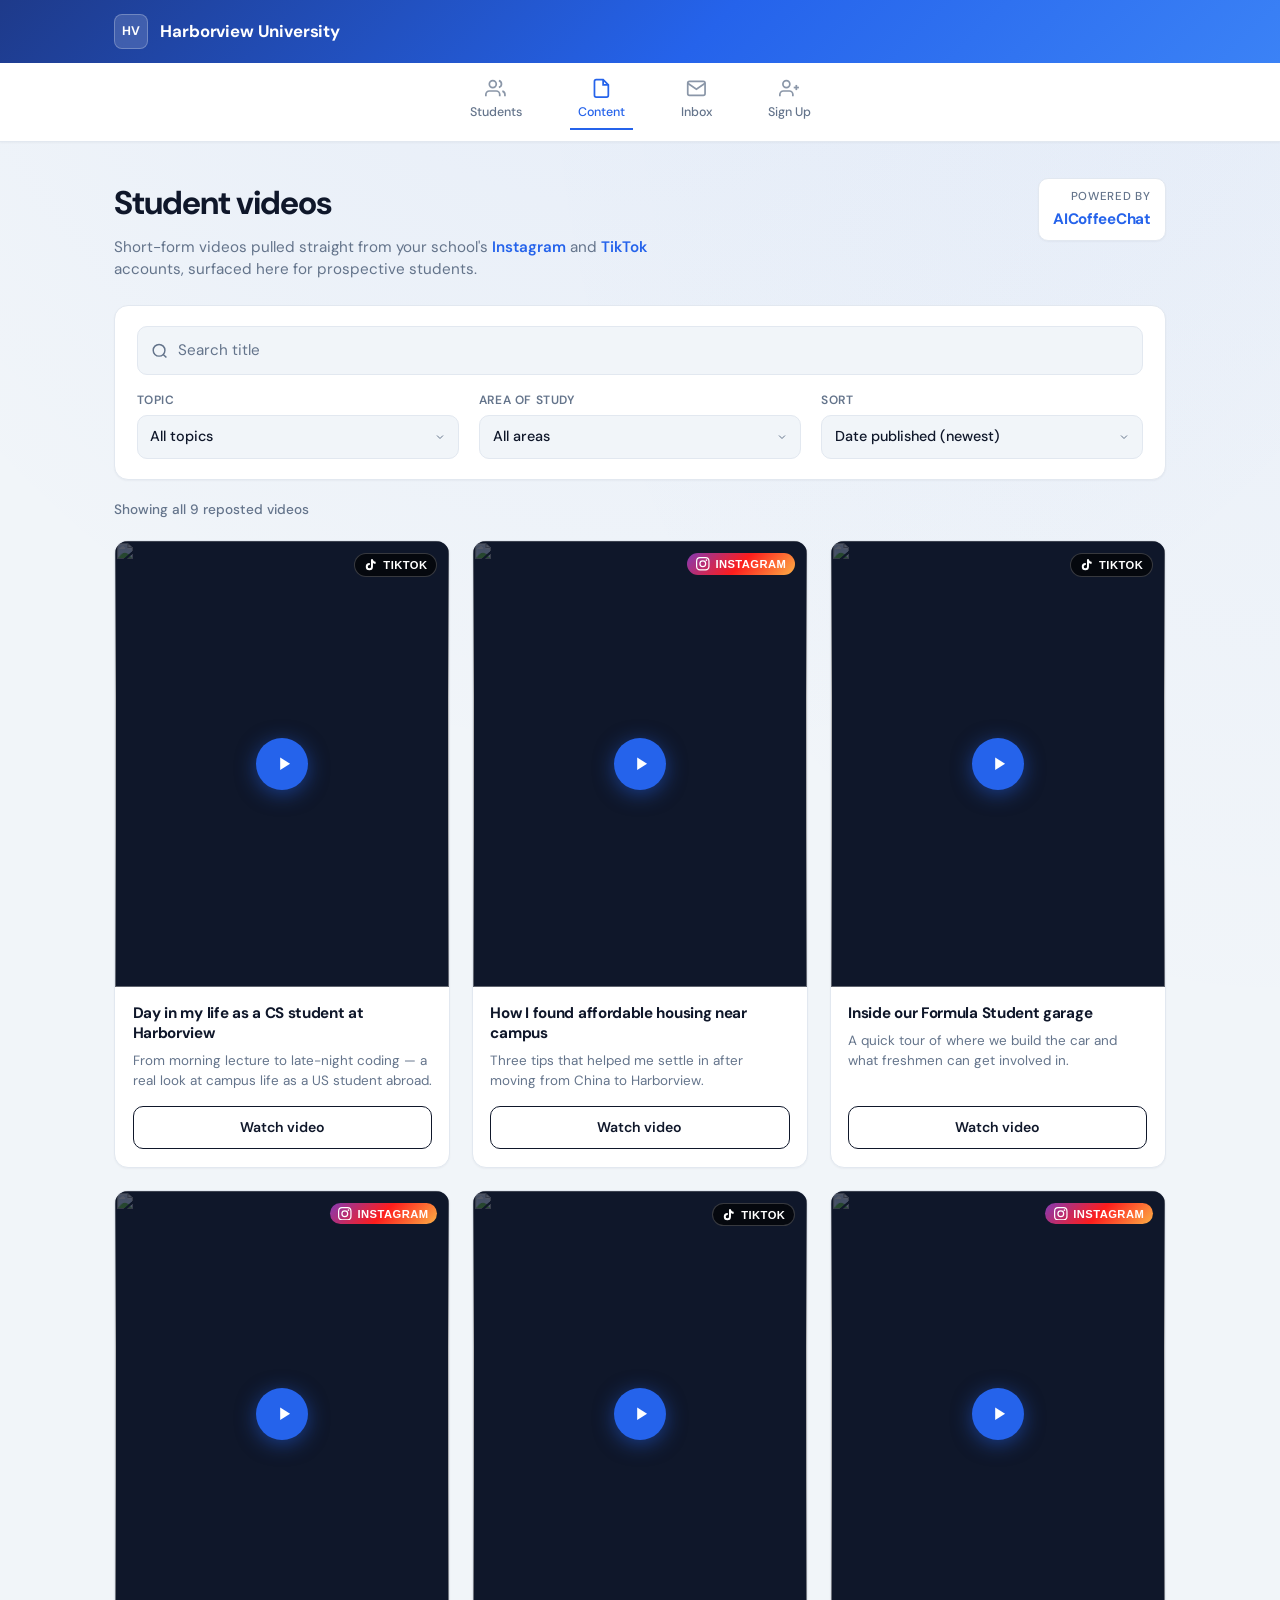
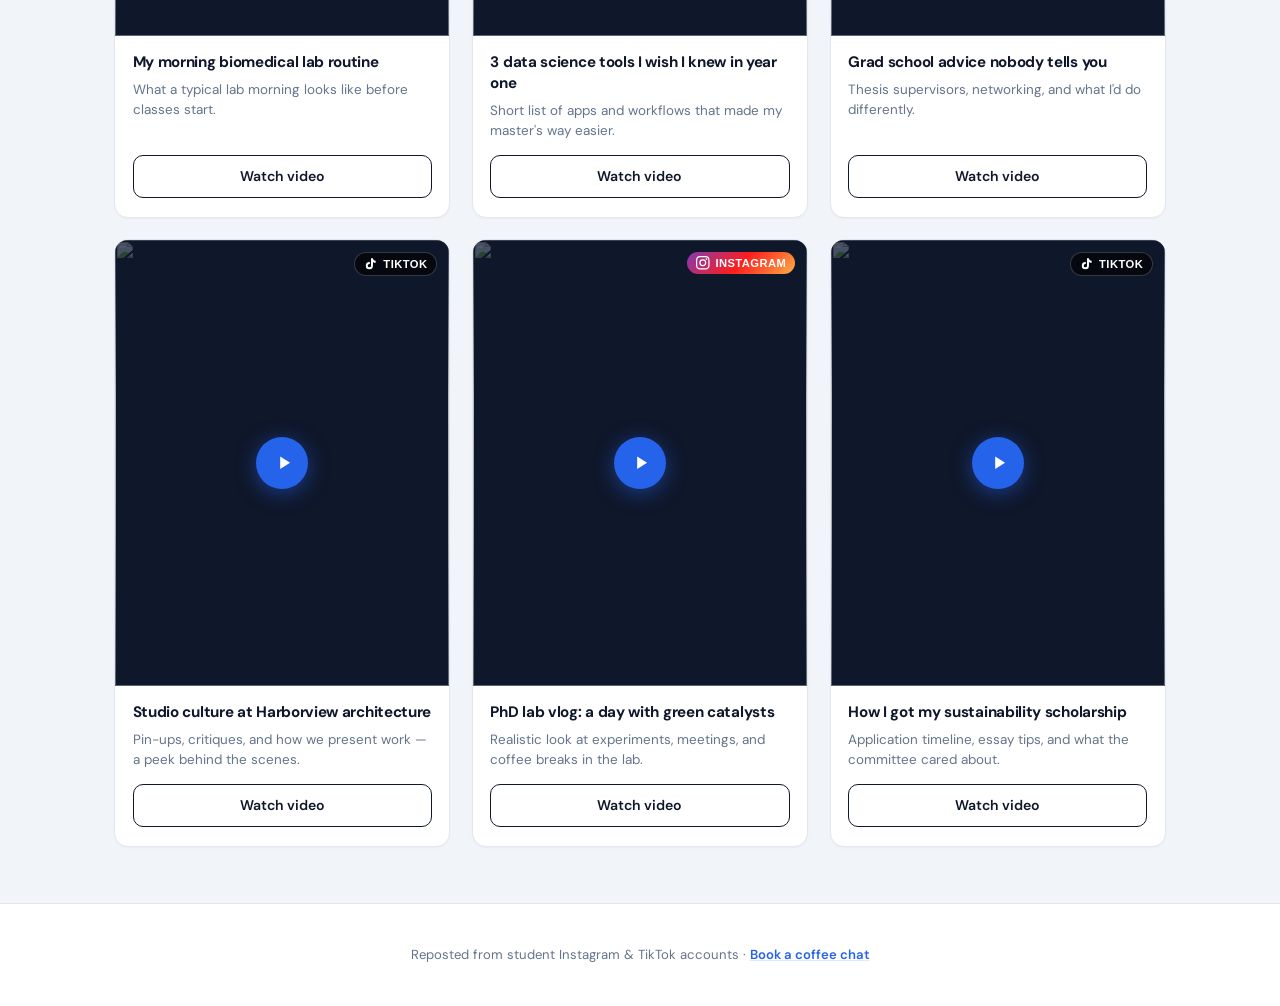
==== content.html @ 3f3cb962 "Add student ambassador portal with content page - Student profile cards with Calendly coffee chat bo" ====
<!DOCTYPE html>
<html lang="en">
<head>
  <meta charset="UTF-8" />
  <meta name="viewport" content="width=device-width, initial-scale=1.0" />
  <title>Harborview University — Student Videos</title>
  <link rel="preconnect" href="https://fonts.googleapis.com" />
  <link rel="preconnect" href="https://fonts.gstatic.com" crossorigin />
  <link href="https://fonts.googleapis.com/css2?family=DM+Sans:ital,opsz,wght@0,9..40,400;0,9..40,500;0,9..40,600;0,9..40,700;1,9..40,400&display=swap" rel="stylesheet" />
  <link rel="stylesheet" href="styles.css" />
</head>
<body>
  <header class="site-header">
    <div class="header-inner">
      <div class="logo">
        <span class="logo-mark">HV</span>
        <span class="logo-text">Harborview University</span>
      </div>
    </div>
  </header>

  <nav class="main-nav">
    <a href="index.html" class="nav-item">
      <svg viewBox="0 0 24 24" fill="none" stroke="currentColor" stroke-width="2"><path d="M17 21v-2a4 4 0 0 0-4-4H5a4 4 0 0 0-4 4v2"/><circle cx="9" cy="7" r="4"/><path d="M23 21v-2a4 4 0 0 0-3-3.87"/><path d="M16 3.13a4 4 0 0 1 0 7.75"/></svg>
      Students
    </a>
    <a href="content.html" class="nav-item active">
      <svg viewBox="0 0 24 24" fill="none" stroke="currentColor" stroke-width="2"><path d="M14 2H6a2 2 0 0 0-2 2v16a2 2 0 0 0 2 2h12a2 2 0 0 0 2-2V8z"/><polyline points="14 2 14 8 20 8"/></svg>
      Content
    </a>
    <a href="#" class="nav-item">
      <svg viewBox="0 0 24 24" fill="none" stroke="currentColor" stroke-width="2"><path d="M4 4h16c1.1 0 2 .9 2 2v12c0 1.1-.9 2-2 2H4c-1.1 0-2-.9-2-2V6c0-1.1.9-2 2-2z"/><polyline points="22,6 12,13 2,6"/></svg>
      Inbox
    </a>
    <a href="#" class="nav-item">
      <svg viewBox="0 0 24 24" fill="none" stroke="currentColor" stroke-width="2"><path d="M16 21v-2a4 4 0 0 0-4-4H5a4 4 0 0 0-4 4v2"/><circle cx="8.5" cy="7" r="4"/><line x1="20" y1="8" x2="20" y2="14"/><line x1="23" y1="11" x2="17" y2="11"/></svg>
      Sign Up
    </a>
  </nav>

  <main class="container">
    <section class="page-header page-header--compact">
      <div class="page-header-text">
        <h1>Student videos</h1>
        <p class="subtitle">Short-form videos pulled straight from your school's <strong>Instagram</strong> and <strong>TikTok</strong> accounts, surfaced here for prospective students.</p>
      </div>
      <div class="powered-by">
        <span class="powered-label">Powered by</span>
        <strong class="powered-brand">AICoffeeChat</strong>
      </div>
    </section>

    <section class="content-toolbar">
      <div class="search-group">
        <label for="search-title" class="visually-hidden">Search title</label>
        <svg class="search-icon" viewBox="0 0 24 24" fill="none" stroke="currentColor" stroke-width="2" aria-hidden="true"><circle cx="11" cy="11" r="8"/><line x1="21" y1="21" x2="16.65" y2="16.65"/></svg>
        <input type="search" id="search-title" placeholder="Search title" autocomplete="off" />
      </div>

      <div class="filters filters--inline">
        <div class="filter-group">
          <label for="filter-topic">Topic</label>
          <select id="filter-topic">
            <option value="">All topics</option>
          </select>
        </div>
        <div class="filter-group">
          <label for="filter-study">Area of Study</label>
          <select id="filter-study">
            <option value="">All areas</option>
          </select>
        </div>
        <div class="filter-group">
          <label for="filter-sort">Sort</label>
          <select id="filter-sort">
            <option value="newest">Date published (newest)</option>
            <option value="oldest">Date published (oldest)</option>
          </select>
        </div>
        <button type="button" class="clear-filters" id="clear-filters" hidden>Clear</button>
      </div>
    </section>

    <p class="results-count" id="results-count"></p>

    <section class="video-grid" id="video-grid" aria-live="polite"></section>

    <div class="empty-state" id="empty-state" hidden>
      <p>No videos match your search. Try different filters or keywords.</p>
    </div>
  </main>

  <footer class="site-footer">
    <p>Reposted from student Instagram &amp; TikTok accounts · <a href="index.html">Book a coffee chat</a></p>
  </footer>

  <div class="video-modal" id="video-modal" hidden>
    <div class="video-modal-backdrop" data-close-modal></div>
    <div class="video-modal-dialog" role="dialog" aria-modal="true" aria-labelledby="modal-title">
      <button type="button" class="video-modal-close" data-close-modal aria-label="Close">&times;</button>
      <div class="video-modal-player-wrap">
        <video id="modal-video" controls playsinline poster=""></video>
      </div>
      <div class="video-modal-body">
        <div class="video-modal-meta">
          <span class="platform-badge" id="modal-platform"></span>
          <time id="modal-date"></time>
        </div>
        <h2 id="modal-title"></h2>
        <p id="modal-snippet"></p>
        <a href="#" id="modal-external" class="external-link" target="_blank" rel="noopener">View original on <span id="modal-platform-name"></span> →</a>
      </div>
    </div>
  </div>

  <script src="videos.js"></script>
  <script src="shared.js"></script>
  <script src="content.js"></script>
</body>
</html>
---- styles.css ----
:root {
  --brand: #2563eb;
  --brand-dark: #1d4ed8;
  --brand-darker: #1e3a8a;
  --brand-light: #eff6ff;
  --brand-muted: #dbeafe;
  --brand-subtle: #f0f7ff;
  --text: #0f172a;
  --text-muted: #64748b;
  --border: #e2e8f0;
  --border-strong: #cbd5e1;
  --surface: #ffffff;
  --bg: #f1f5f9;
  --shadow-sm: 0 1px 2px rgba(15, 23, 42, 0.04);
  --shadow: 0 1px 3px rgba(15, 23, 42, 0.06), 0 8px 24px rgba(15, 23, 42, 0.05);
  --shadow-hover: 0 4px 6px rgba(15, 23, 42, 0.04), 0 16px 32px rgba(37, 99, 235, 0.1);
  --radius: 14px;
  --radius-sm: 10px;
  --font: "DM Sans", system-ui, -apple-system, sans-serif;
}

*,
*::before,
*::after {
  box-sizing: border-box;
}

body {
  margin: 0;
  font-family: var(--font);
  color: var(--text);
  background: var(--bg);
  background-image:
    radial-gradient(ellipse 80% 50% at 50% -20%, rgba(37, 99, 235, 0.08), transparent),
    radial-gradient(ellipse 60% 40% at 100% 0%, rgba(37, 99, 235, 0.04), transparent);
  line-height: 1.5;
  -webkit-font-smoothing: antialiased;
}

a {
  color: var(--brand);
  text-decoration-color: var(--brand-muted);
  transition: color 0.15s;
}

a:hover {
  color: var(--brand-dark);
}

/* Header */
.site-header {
  background: linear-gradient(135deg, var(--brand-darker) 0%, var(--brand) 55%, #3b82f6 100%);
  color: #fff;
  box-shadow: 0 2px 12px rgba(30, 58, 138, 0.25);
}

.header-inner {
  max-width: 1100px;
  margin: 0 auto;
  padding: 0.9rem 1.5rem;
  display: flex;
  align-items: center;
  justify-content: space-between;
}

.logo {
  display: flex;
  align-items: center;
  gap: 0.75rem;
  font-weight: 700;
  font-size: 1.05rem;
  letter-spacing: -0.01em;
}

.logo-mark {
  display: inline-flex;
  align-items: center;
  justify-content: center;
  width: 2.15rem;
  height: 2.15rem;
  background: rgba(255, 255, 255, 0.15);
  border: 1px solid rgba(255, 255, 255, 0.25);
  border-radius: 8px;
  font-size: 0.78rem;
  font-weight: 700;
  letter-spacing: 0.04em;
  backdrop-filter: blur(4px);
}

/* Nav */
.main-nav {
  background: var(--surface);
  border-bottom: 1px solid var(--border);
  display: flex;
  justify-content: center;
  gap: 2.5rem;
  padding: 0.65rem 1rem;
  position: sticky;
  top: 0;
  z-index: 10;
  box-shadow: var(--shadow-sm);
}

.nav-item {
  display: flex;
  flex-direction: column;
  align-items: center;
  gap: 0.3rem;
  text-decoration: none;
  color: var(--text-muted);
  font-size: 0.78rem;
  font-weight: 500;
  padding: 0.25rem 0.5rem 0.4rem;
  border-bottom: 2px solid transparent;
  border-radius: 6px 6px 0 0;
  transition: color 0.15s, background 0.15s;
}

.nav-item svg {
  width: 1.3rem;
  height: 1.3rem;
  opacity: 0.75;
  transition: opacity 0.15s;
}

.nav-item.active {
  color: var(--brand);
  border-bottom-color: var(--brand);
}

.nav-item.active svg {
  opacity: 1;
}

.nav-item:hover:not(.active) {
  color: var(--text);
  background: var(--brand-subtle);
}

.nav-item:hover:not(.active) svg {
  opacity: 1;
}

/* Main */
.container {
  max-width: 1100px;
  margin: 0 auto;
  padding: 2.25rem 1.5rem 3.5rem;
}

.page-header {
  display: flex;
  align-items: flex-start;
  justify-content: space-between;
  gap: 1.5rem;
  margin-bottom: 1.75rem;
}

.page-header h1 {
  margin: 0 0 0.55rem;
  font-size: clamp(1.55rem, 3vw, 2.05rem);
  font-weight: 700;
  letter-spacing: -0.03em;
  color: var(--text);
}

.subtitle {
  margin: 0;
  color: var(--text-muted);
  font-size: 0.95rem;
  max-width: 36rem;
}

.subtitle strong {
  color: var(--brand);
  font-weight: 600;
}

.powered-by {
  flex-shrink: 0;
  display: flex;
  flex-direction: column;
  align-items: flex-end;
  gap: 0.15rem;
  padding: 0.6rem 0.9rem;
  background: var(--surface);
  border: 1px solid var(--border);
  border-radius: var(--radius-sm);
  box-shadow: var(--shadow-sm);
}

.powered-label {
  font-size: 0.72rem;
  font-weight: 500;
  color: var(--text-muted);
  text-transform: uppercase;
  letter-spacing: 0.06em;
}

.powered-brand {
  font-size: 0.95rem;
  font-weight: 700;
  color: var(--brand);
  letter-spacing: -0.02em;
}

/* Filters */
.filters {
  display: flex;
  flex-wrap: wrap;
  align-items: flex-end;
  gap: 1rem 1.25rem;
  margin-bottom: 1.25rem;
  padding: 1.25rem 1.35rem;
  background: var(--surface);
  border: 1px solid var(--border);
  border-radius: var(--radius);
  box-shadow: var(--shadow-sm);
}

.filter-group {
  flex: 1;
  min-width: 160px;
}

.filter-group label {
  display: block;
  font-size: 0.75rem;
  font-weight: 600;
  color: var(--text-muted);
  text-transform: uppercase;
  letter-spacing: 0.05em;
  margin-bottom: 0.4rem;
}

.filter-group select {
  width: 100%;
  padding: 0.62rem 2rem 0.62rem 0.8rem;
  font: inherit;
  font-size: 0.9rem;
  font-weight: 500;
  border: 1px solid var(--border);
  border-radius: var(--radius-sm);
  background: var(--bg) url("data:image/svg+xml,%3Csvg xmlns='http://www.w3.org/2000/svg' width='12' height='12' viewBox='0 0 24 24' fill='none' stroke='%2364748b' stroke-width='2'%3E%3Cpolyline points='6 9 12 15 18 9'/%3E%3C/svg%3E") no-repeat right 0.75rem center;
  appearance: none;
  cursor: pointer;
  color: var(--text);
  transition: border-color 0.15s, box-shadow 0.15s, background 0.15s;
}

.filter-group select:hover {
  border-color: var(--border-strong);
  background-color: var(--surface);
}

.filter-group select:focus {
  outline: none;
  border-color: var(--brand);
  box-shadow: 0 0 0 3px var(--brand-muted);
  background-color: var(--surface);
}

.clear-filters {
  padding: 0.62rem 1.1rem;
  font: inherit;
  font-size: 0.85rem;
  font-weight: 600;
  color: var(--brand);
  background: var(--brand-light);
  border: 1px solid var(--brand-muted);
  border-radius: var(--radius-sm);
  cursor: pointer;
  transition: background 0.15s, border-color 0.15s;
}

.clear-filters:hover {
  background: var(--brand-muted);
  border-color: var(--brand);
}

.results-count {
  margin: 0 0 1.25rem;
  font-size: 0.85rem;
  font-weight: 500;
  color: var(--text-muted);
}

/* Grid */
.student-grid {
  display: grid;
  grid-template-columns: repeat(auto-fill, minmax(320px, 1fr));
  gap: 1.35rem;
}

.student-card {
  background: var(--surface);
  border: 1px solid var(--border);
  border-radius: var(--radius);
  padding: 1.35rem;
  box-shadow: var(--shadow-sm);
  display: flex;
  flex-direction: column;
  transition: border-color 0.2s, box-shadow 0.2s, transform 0.2s;
}

.student-card:hover {
  border-color: var(--brand-muted);
  box-shadow: var(--shadow-hover);
  transform: translateY(-2px);
}

.card-top {
  display: flex;
  gap: 1rem;
  margin-bottom: 1.1rem;
}

.avatar {
  width: 72px;
  height: 72px;
  border-radius: 50%;
  object-fit: cover;
  border: 3px solid var(--brand-light);
  outline: 1px solid var(--brand-muted);
  flex-shrink: 0;
}

.card-identity {
  min-width: 0;
  padding-top: 0.15rem;
}

.name-row {
  display: flex;
  align-items: center;
  gap: 0.45rem;
}

.name-row h2 {
  margin: 0;
  font-size: 1.06rem;
  font-weight: 700;
  line-height: 1.25;
  letter-spacing: -0.02em;
}

.flag {
  font-size: 1.15rem;
  line-height: 1;
}

.degree {
  margin: 0.25rem 0 0;
  font-size: 0.87rem;
  font-weight: 600;
  color: var(--brand-dark);
}

.status {
  margin: 0.15rem 0 0;
  font-size: 0.8rem;
  color: var(--text-muted);
}

.coffee-btn {
  width: 100%;
  padding: 0.72rem 1rem;
  font: inherit;
  font-size: 0.9rem;
  font-weight: 600;
  color: #fff;
  background: linear-gradient(180deg, #3b82f6 0%, var(--brand) 100%);
  border: none;
  border-radius: var(--radius-sm);
  cursor: pointer;
  box-shadow: 0 2px 8px rgba(37, 99, 235, 0.35);
  transition: background 0.15s, transform 0.1s, box-shadow 0.15s;
}

.coffee-btn:hover {
  background: linear-gradient(180deg, var(--brand) 0%, var(--brand-dark) 100%);
  box-shadow: 0 4px 14px rgba(37, 99, 235, 0.4);
}

.coffee-btn:active {
  transform: scale(0.98);
  box-shadow: 0 1px 4px rgba(37, 99, 235, 0.3);
}

.availability {
  display: flex;
  align-items: center;
  gap: 0.45rem;
  margin: 0.8rem 0;
  padding: 0.5rem 0.7rem;
  background: var(--brand-light);
  border: 1px solid var(--brand-muted);
  border-radius: 8px;
  font-size: 0.8rem;
  font-weight: 500;
  color: var(--brand-darker);
}

.availability svg {
  width: 0.95rem;
  height: 0.95rem;
  flex-shrink: 0;
  color: var(--brand);
}

.card-details {
  margin: 0;
  flex: 1;
  padding-top: 0.15rem;
  border-top: 1px solid var(--border);
}

.detail-row {
  margin-bottom: 0.85rem;
  padding-top: 0.85rem;
}

.detail-row:first-child {
  padding-top: 0.85rem;
}

.detail-row:last-child {
  margin-bottom: 0;
}

.detail-row dt {
  font-size: 0.72rem;
  font-weight: 700;
  color: var(--text-muted);
  text-transform: uppercase;
  letter-spacing: 0.05em;
  margin-bottom: 0.25rem;
}

.detail-row dd {
  margin: 0;
  font-size: 0.87rem;
  color: var(--text);
  line-height: 1.55;
}

.tags {
  display: flex;
  flex-wrap: wrap;
  gap: 0.4rem;
}

.tag {
  font-size: 0.78rem;
  font-weight: 500;
  color: var(--brand-dark);
  background: var(--brand-light);
  border: 1px solid var(--brand-muted);
  padding: 0.2rem 0.5rem;
  border-radius: 999px;
}

.about {
  display: -webkit-box;
  -webkit-line-clamp: 3;
  -webkit-box-orient: vertical;
  overflow: hidden;
}

.read-more {
  margin-top: 0.9rem;
  padding: 0.5rem 0 0;
  font: inherit;
  font-size: 0.84rem;
  font-weight: 600;
  color: var(--brand);
  background: none;
  border: none;
  border-top: 1px dashed var(--border);
  cursor: pointer;
  text-align: left;
  width: 100%;
  transition: color 0.15s;
}

.read-more:hover {
  color: var(--brand-dark);
  text-decoration: underline;
}

.empty-state {
  text-align: center;
  padding: 3.5rem 1.5rem;
  color: var(--text-muted);
  background: var(--surface);
  border: 1px dashed var(--border-strong);
  border-radius: var(--radius);
}

.site-footer {
  text-align: center;
  padding: 1.75rem 1.5rem;
  font-size: 0.82rem;
  color: var(--text-muted);
  background: var(--surface);
  border-top: 1px solid var(--border);
}

.site-footer a {
  font-weight: 600;
}

/* Content page */
.visually-hidden {
  position: absolute;
  width: 1px;
  height: 1px;
  padding: 0;
  margin: -1px;
  overflow: hidden;
  clip: rect(0, 0, 0, 0);
  white-space: nowrap;
  border: 0;
}

.page-header--compact {
  margin-bottom: 1.5rem;
}

.content-toolbar {
  display: flex;
  flex-direction: column;
  gap: 1rem;
  margin-bottom: 1.25rem;
  padding: 1.25rem 1.35rem;
  background: var(--surface);
  border: 1px solid var(--border);
  border-radius: var(--radius);
  box-shadow: var(--shadow-sm);
}

.search-group {
  position: relative;
}

.search-icon {
  position: absolute;
  left: 0.9rem;
  top: 50%;
  transform: translateY(-50%);
  width: 1.1rem;
  height: 1.1rem;
  color: var(--text-muted);
  pointer-events: none;
}

.search-group input {
  width: 100%;
  padding: 0.75rem 1rem 0.75rem 2.5rem;
  font: inherit;
  font-size: 0.95rem;
  border: 1px solid var(--border);
  border-radius: var(--radius-sm);
  background: var(--bg);
  color: var(--text);
  transition: border-color 0.15s, box-shadow 0.15s;
}

.search-group input:focus {
  outline: none;
  border-color: var(--brand);
  box-shadow: 0 0 0 3px var(--brand-muted);
  background: var(--surface);
}

.search-group input::placeholder {
  color: var(--text-muted);
}

.filters--inline {
  margin-bottom: 0;
  padding: 0;
  background: none;
  border: none;
  box-shadow: none;
}

.video-grid {
  display: grid;
  grid-template-columns: repeat(auto-fill, minmax(280px, 1fr));
  gap: 1.35rem;
}

.video-card {
  background: var(--surface);
  border: 1px solid var(--border);
  border-radius: var(--radius);
  overflow: hidden;
  box-shadow: var(--shadow-sm);
  display: flex;
  flex-direction: column;
  transition: border-color 0.2s, box-shadow 0.2s, transform 0.2s;
}

.video-card:hover {
  border-color: var(--brand-muted);
  box-shadow: var(--shadow-hover);
  transform: translateY(-2px);
}

.video-card-media {
  position: relative;
  display: block;
  width: 100%;
  padding: 0;
  border: none;
  background: #0f172a;
  cursor: pointer;
  aspect-ratio: 9 / 12;
  overflow: hidden;
}

.video-card-media img {
  width: 100%;
  height: 100%;
  object-fit: cover;
  transition: transform 0.3s;
}

.video-card:hover .video-card-media img {
  transform: scale(1.03);
}

.video-card-overlay {
  position: absolute;
  inset: 0;
  display: flex;
  flex-direction: column;
  justify-content: space-between;
  padding: 0.75rem;
  background: linear-gradient(
    180deg,
    rgba(15, 23, 42, 0.75) 0%,
    rgba(15, 23, 42, 0.05) 35%,
    rgba(15, 23, 42, 0.15) 65%,
    rgba(15, 23, 42, 0.55) 100%
  );
}

.platform-badge {
  display: inline-flex;
  align-items: center;
  gap: 0.35rem;
  padding: 0.25rem 0.55rem;
  font-size: 0.7rem;
  font-weight: 700;
  text-transform: uppercase;
  letter-spacing: 0.04em;
  border-radius: 999px;
  color: #fff;
}

.video-card-overlay .platform-badge {
  position: absolute;
  top: 0.75rem;
  right: 0.75rem;
}

.platform-badge svg {
  width: 0.85rem;
  height: 0.85rem;
}

.platform-badge--tiktok {
  background: rgba(0, 0, 0, 0.65);
  border: 1px solid rgba(255, 255, 255, 0.2);
}

.platform-badge--instagram {
  background: linear-gradient(135deg, #833ab4, #fd1d1d, #fcb045);
}

.play-btn {
  position: absolute;
  top: 50%;
  left: 50%;
  transform: translate(-50%, -50%);
  display: flex;
  align-items: center;
  justify-content: center;
  width: 3.25rem;
  height: 3.25rem;
  background: var(--brand);
  border-radius: 50%;
  color: #fff;
  box-shadow: 0 4px 20px rgba(37, 99, 235, 0.5);
  transition: transform 0.15s, background 0.15s;
}

.play-btn svg {
  width: 1.35rem;
  height: 1.35rem;
  margin-left: 0.15rem;
}

.video-card-media:hover .play-btn {
  transform: translate(-50%, -50%) scale(1.08);
  background: var(--brand-dark);
}

.video-card-body {
  padding: 1rem 1.1rem 1.15rem;
  display: flex;
  flex-direction: column;
  flex: 1;
}

.video-card-body h2 {
  margin: 0 0 0.45rem;
  font-size: 0.95rem;
  font-weight: 700;
  line-height: 1.35;
  letter-spacing: -0.02em;
  display: -webkit-box;
  -webkit-line-clamp: 2;
  -webkit-box-orient: vertical;
  overflow: hidden;
}

.video-card-body p {
  margin: 0 0 0.9rem;
  font-size: 0.84rem;
  color: var(--text-muted);
  line-height: 1.5;
  flex: 1;
  display: -webkit-box;
  -webkit-line-clamp: 2;
  -webkit-box-orient: vertical;
  overflow: hidden;
}

.watch-btn {
  width: 100%;
  padding: 0.62rem 1rem;
  font: inherit;
  font-size: 0.88rem;
  font-weight: 600;
  color: var(--text);
  background: var(--surface);
  border: 1.5px solid var(--text);
  border-radius: var(--radius-sm);
  cursor: pointer;
  transition: background 0.15s, color 0.15s, border-color 0.15s;
}

.watch-btn:hover {
  background: var(--text);
  color: #fff;
}

/* Video modal */
.video-modal {
  position: fixed;
  inset: 0;
  z-index: 100;
  display: flex;
  align-items: center;
  justify-content: center;
  padding: 1.5rem;
}

.video-modal[hidden] {
  display: none;
}

.video-modal-backdrop {
  position: absolute;
  inset: 0;
  background: rgba(15, 23, 42, 0.7);
  backdrop-filter: blur(4px);
}

.video-modal-dialog {
  position: relative;
  width: min(420px, 100%);
  max-height: 90vh;
  overflow-y: auto;
  background: var(--surface);
  border-radius: var(--radius);
  box-shadow: 0 24px 48px rgba(15, 23, 42, 0.25);
}

.video-modal-close {
  position: absolute;
  top: 0.5rem;
  right: 0.5rem;
  z-index: 2;
  width: 2rem;
  height: 2rem;
  display: flex;
  align-items: center;
  justify-content: center;
  font-size: 1.4rem;
  line-height: 1;
  color: #fff;
  background: rgba(15, 23, 42, 0.55);
  border: none;
  border-radius: 50%;
  cursor: pointer;
}

.video-modal-player-wrap {
  background: #000;
  aspect-ratio: 9 / 16;
  max-height: 55vh;
}

.video-modal-player-wrap video {
  width: 100%;
  height: 100%;
  object-fit: contain;
  display: block;
}

.video-modal-body {
  padding: 1.15rem 1.25rem 1.35rem;
}

.video-modal-meta {
  display: flex;
  align-items: center;
  justify-content: space-between;
  gap: 0.75rem;
  margin-bottom: 0.65rem;
}

.video-modal-meta time {
  font-size: 0.78rem;
  color: var(--text-muted);
  white-space: nowrap;
}

.video-modal-body h2 {
  margin: 0 0 0.5rem;
  font-size: 1.05rem;
  font-weight: 700;
  letter-spacing: -0.02em;
}

.video-modal-body > p {
  margin: 0 0 1rem;
  font-size: 0.88rem;
  color: var(--text-muted);
  line-height: 1.55;
}

.external-link {
  display: inline-block;
  font-size: 0.85rem;
  font-weight: 600;
}

/* Responsive */
@media (max-width: 640px) {
  .page-header {
    flex-direction: column;
  }

  .powered-by {
    align-items: flex-start;
    align-self: flex-start;
  }

  .main-nav {
    gap: 1rem;
    overflow-x: auto;
    justify-content: flex-start;
    padding-left: 1.25rem;
    padding-right: 1.25rem;
  }

  .filters {
    padding: 1rem;
  }

  .student-grid {
    grid-template-columns: 1fr;
  }

  .student-card:hover {
    transform: none;
  }

  .video-grid {
    grid-template-columns: 1fr;
  }

  .video-card:hover {
    transform: none;
  }

  .content-toolbar {
    padding: 1rem;
  }

  .filters--inline .filter-group {
    min-width: 100%;
  }
}
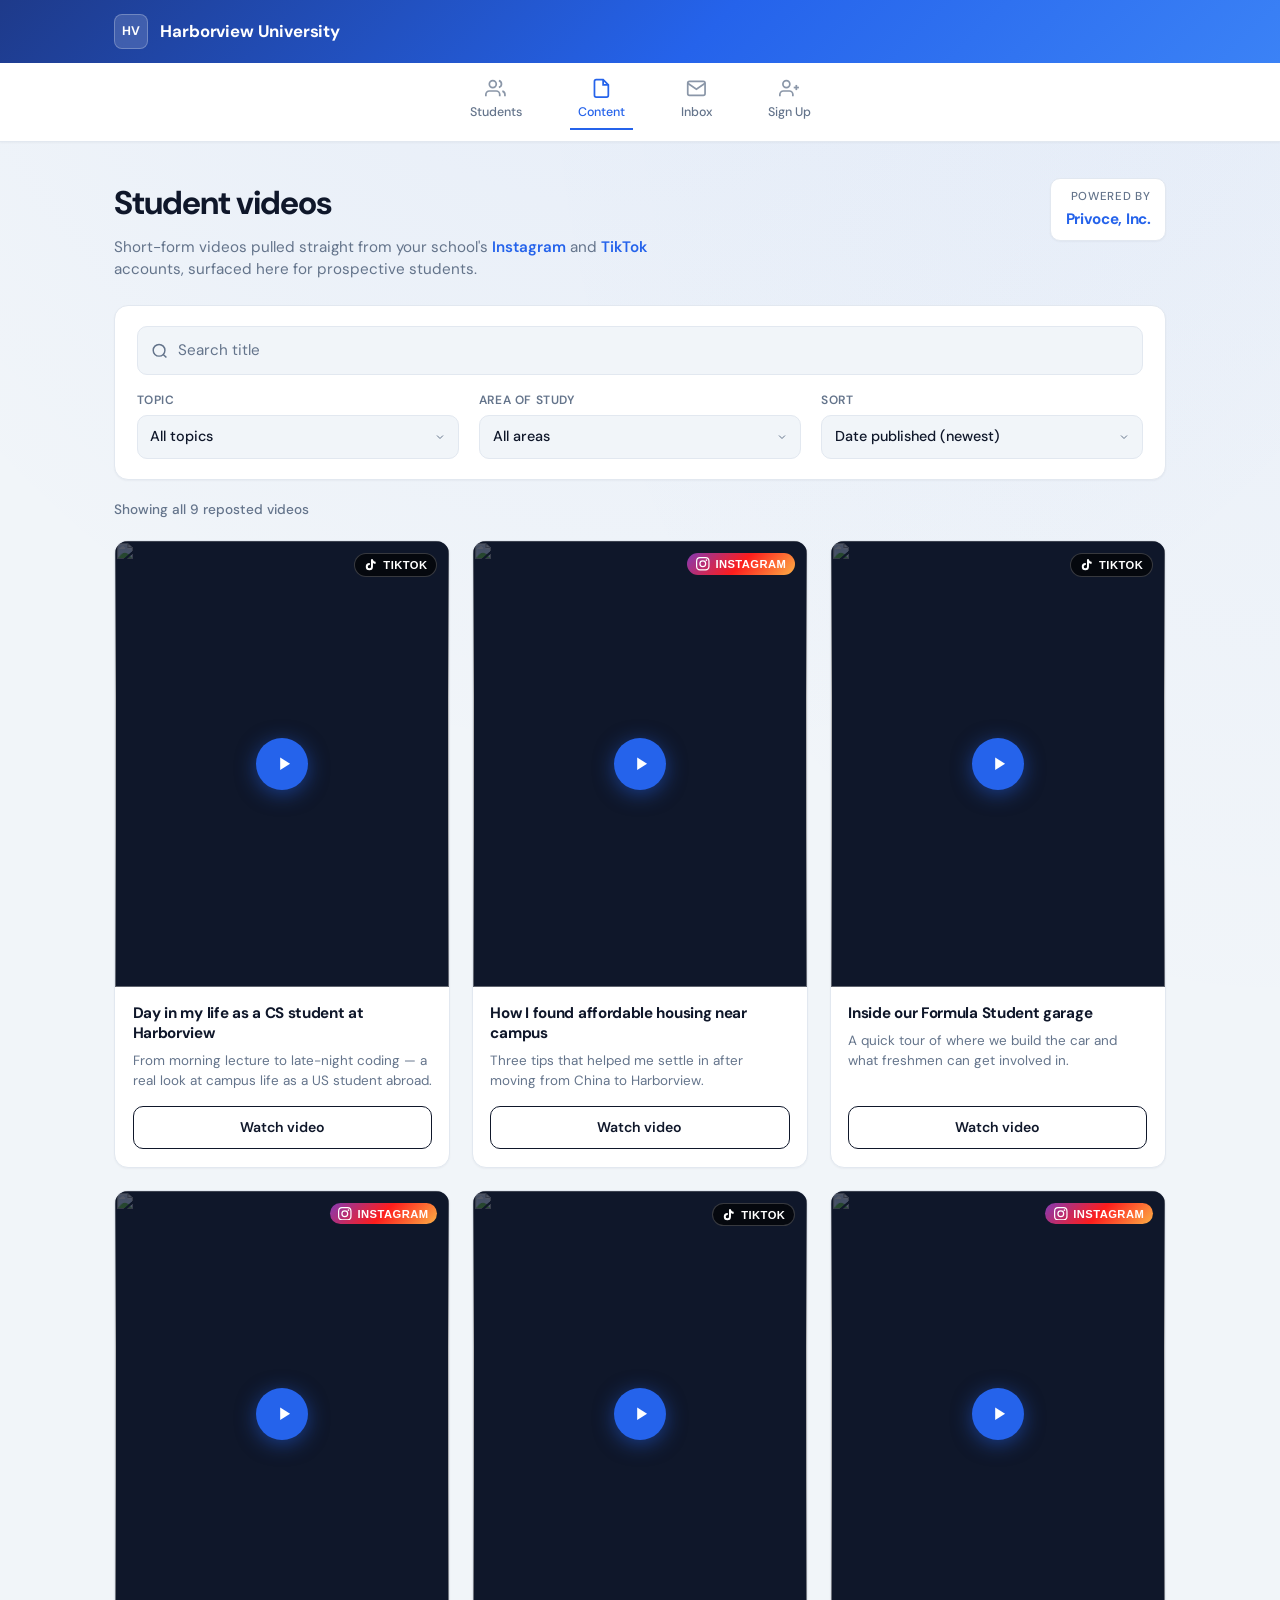
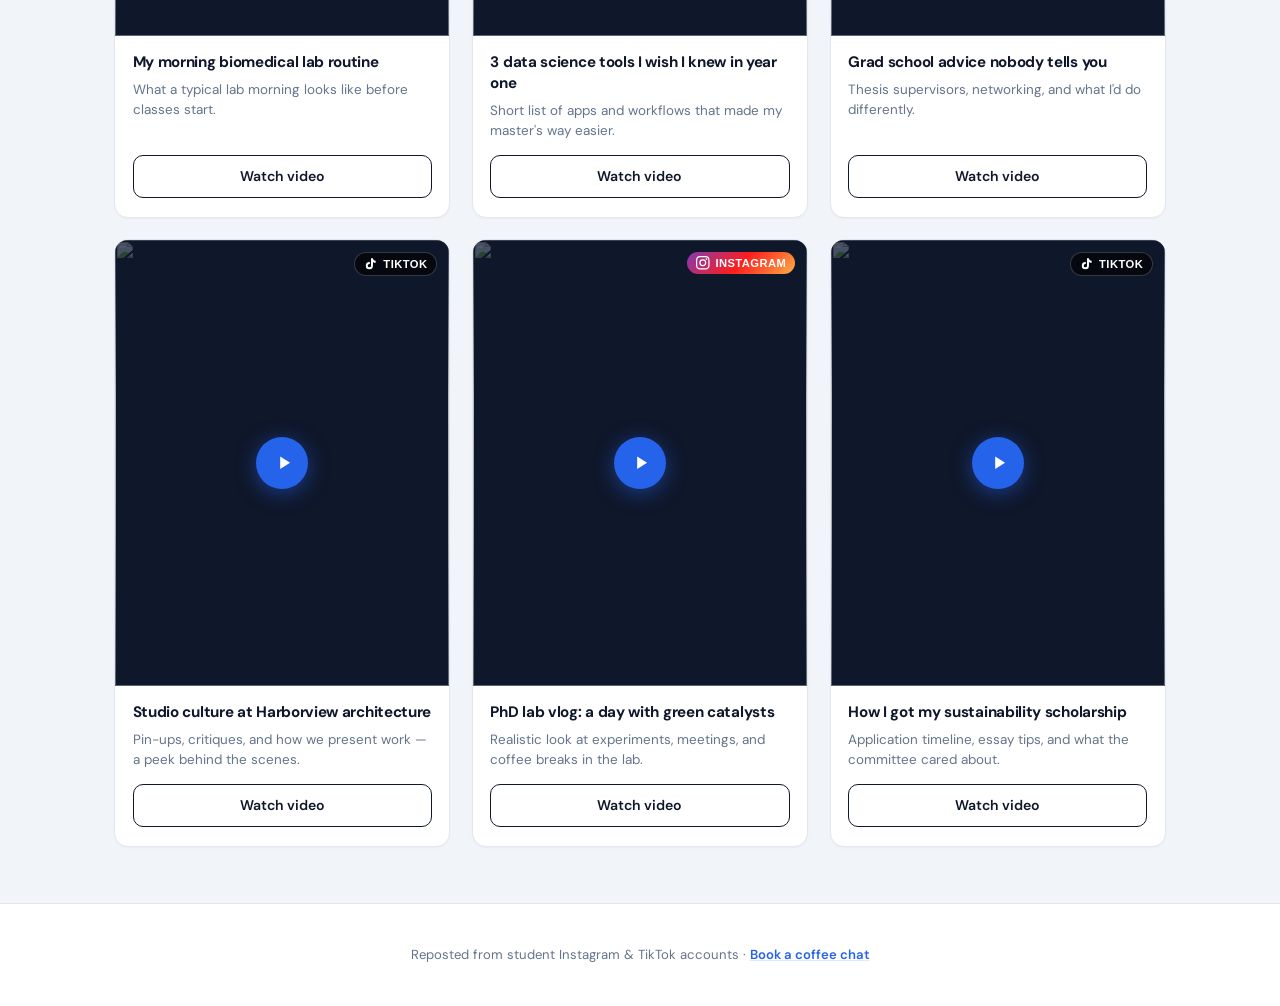
==== commit 8502a11a: "Link powered-by badge to Privoce, Inc. (privoce.com) Co-authored-by: Cursor <cursoragent@cursor.com>" ====
--- a/content.html
+++ b/content.html
@@ -46,7 +46,7 @@
       </div>
       <div class="powered-by">
         <span class="powered-label">Powered by</span>
-        <strong class="powered-brand">AICoffeeChat</strong>
+        <a class="powered-brand" href="https://privoce.com" target="_blank" rel="noopener">Privoce, Inc.</a>
       </div>
     </section>
 
--- a/styles.css
+++ b/styles.css
@@ -202,6 +202,13 @@
   font-weight: 700;
   color: var(--brand);
   letter-spacing: -0.02em;
+  text-decoration: none;
+  transition: color 0.15s;
+}
+
+.powered-brand:hover {
+  color: var(--brand-dark);
+  text-decoration: underline;
 }
 
 /* Filters */
